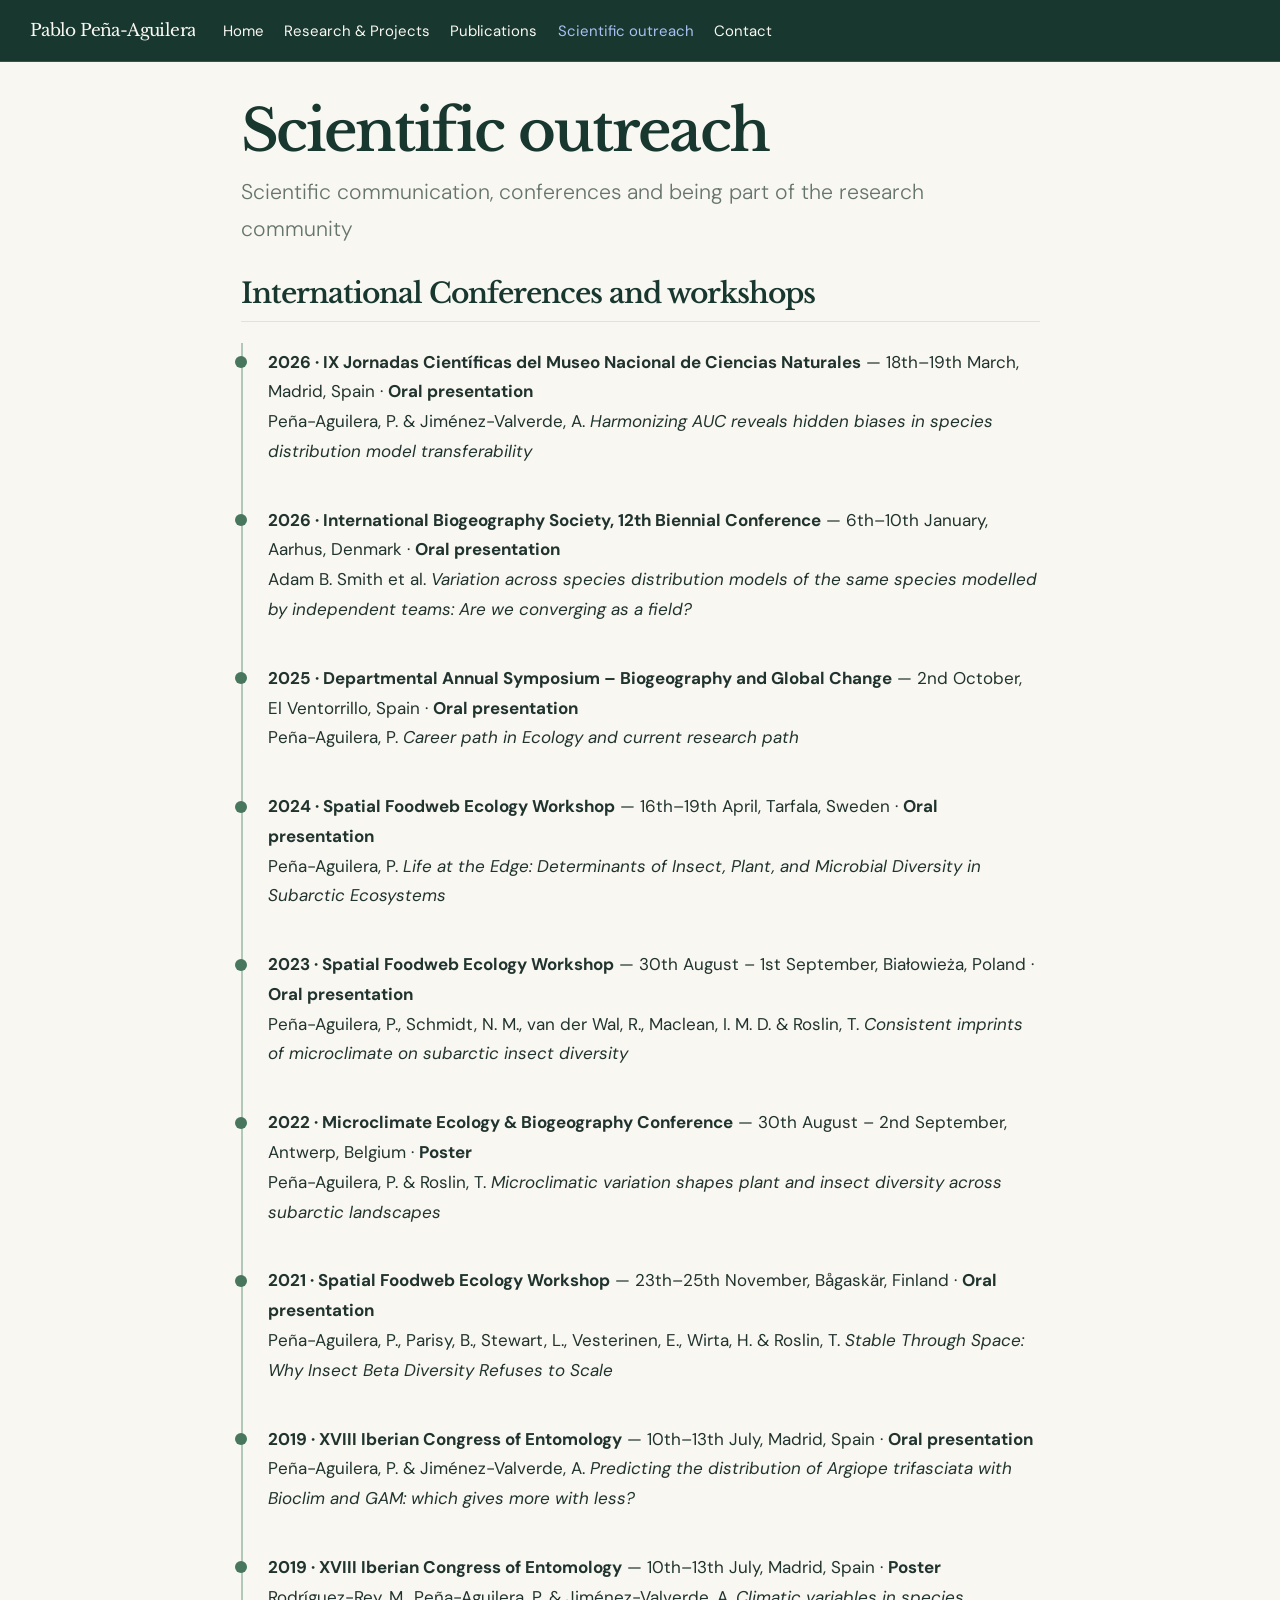
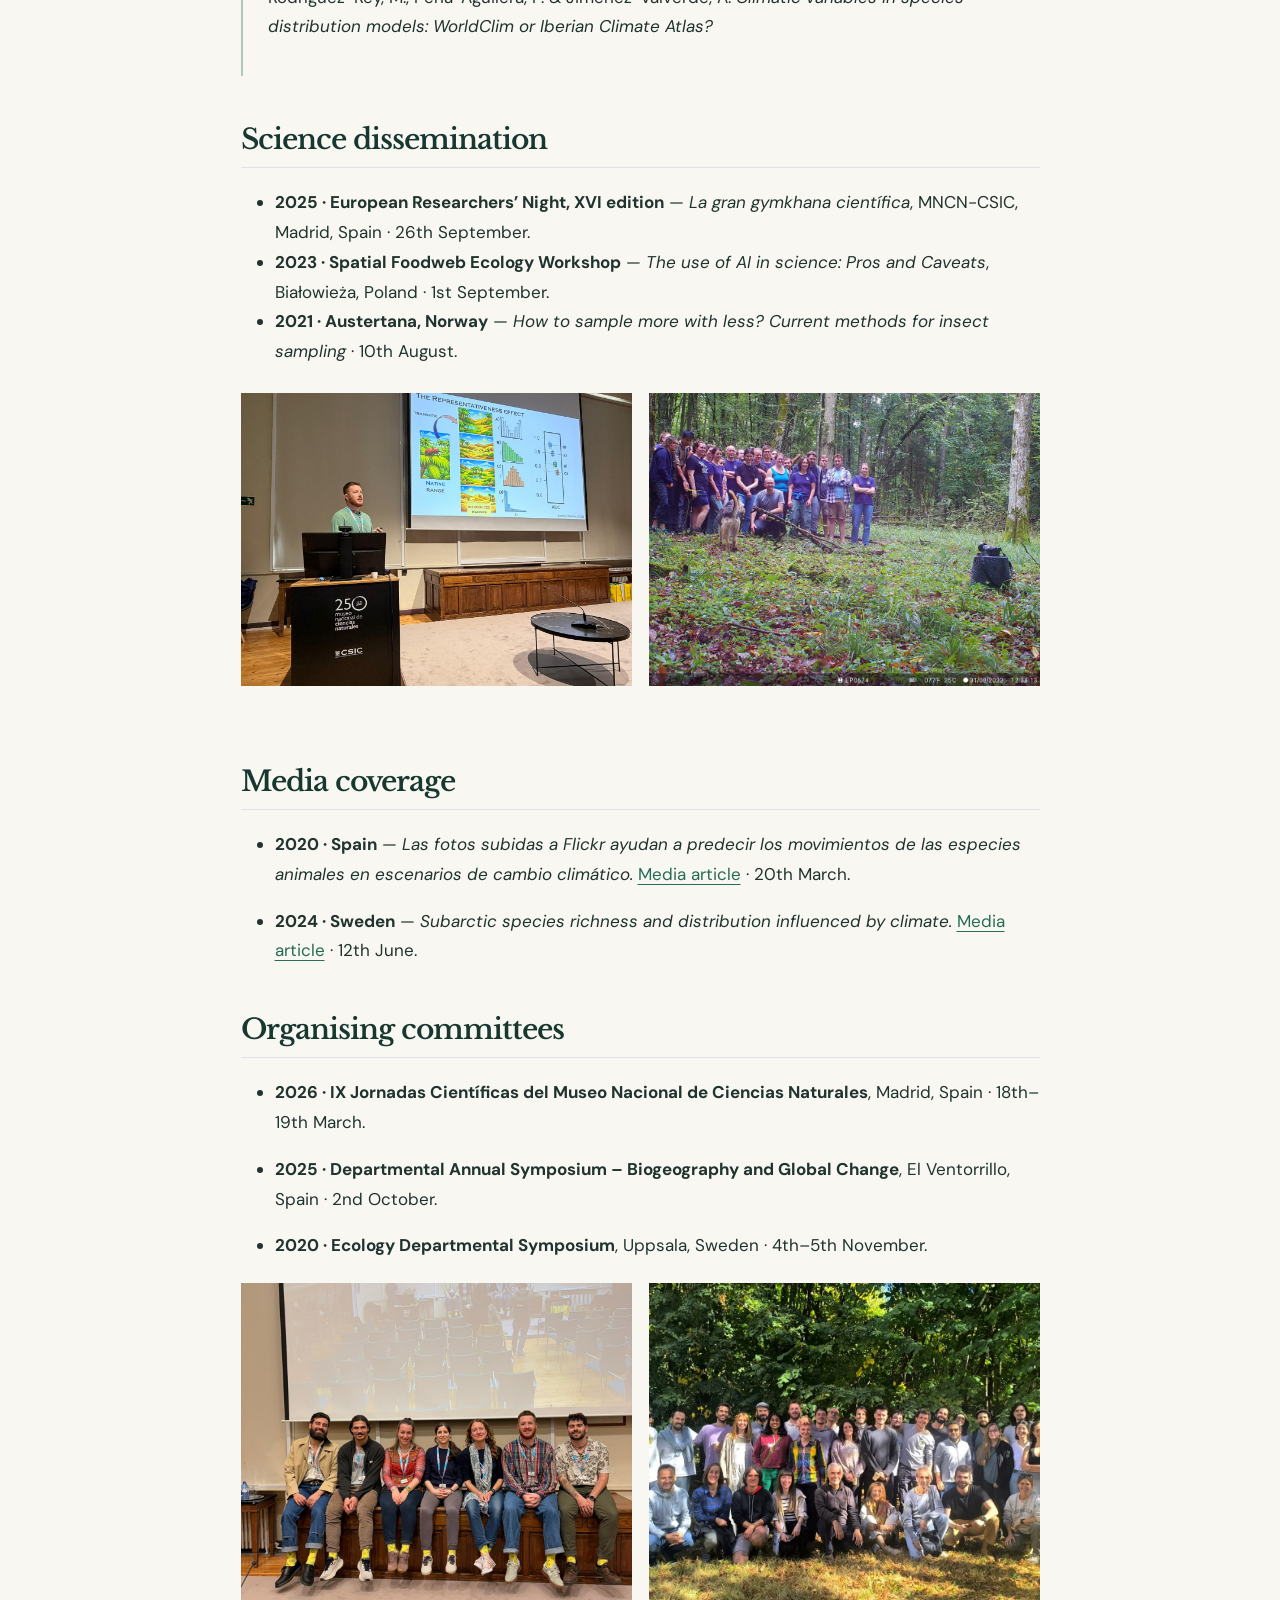
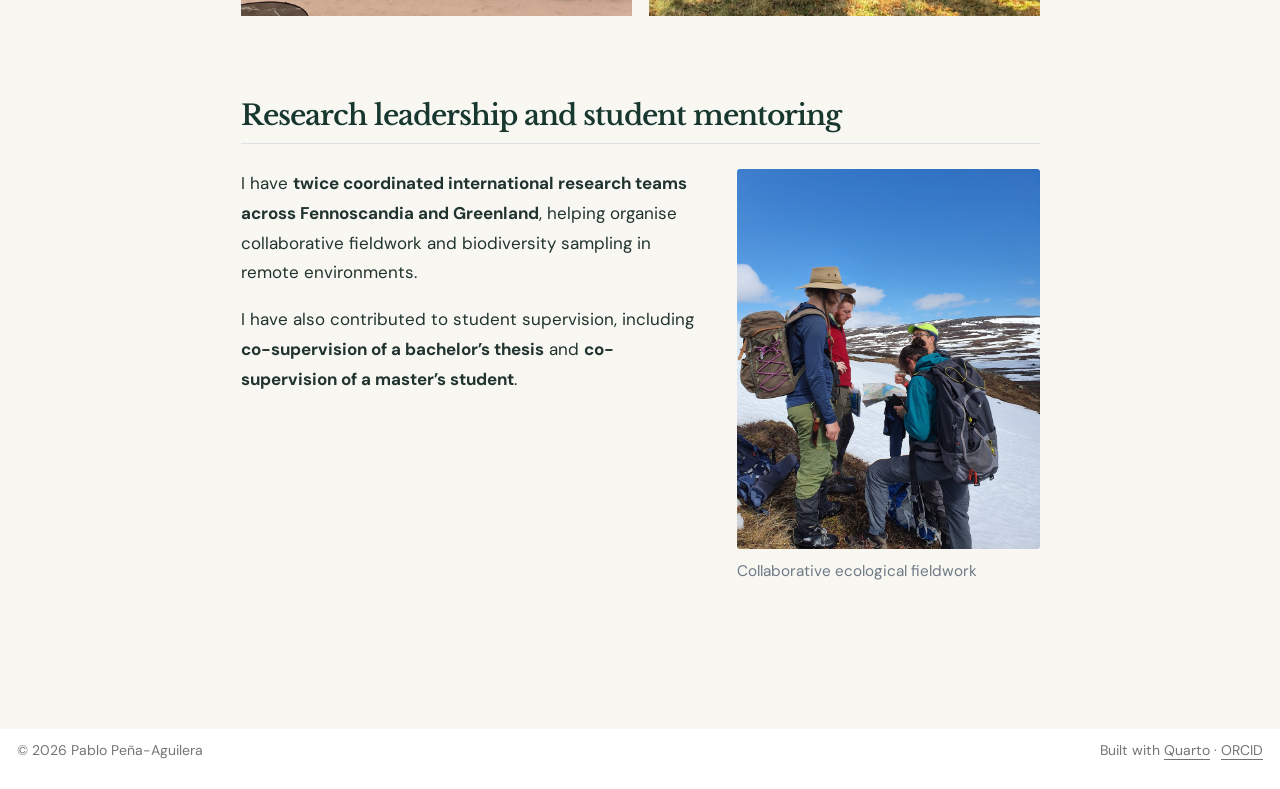
==== docs/beyond-research.html @ e3a0f522 "Initial publication of my academic website" ====
<!DOCTYPE html>
<html xmlns="http://www.w3.org/1999/xhtml" lang="en" xml:lang="en"><head>

<meta charset="utf-8">
<meta name="generator" content="quarto-1.11.9">

<meta name="viewport" content="width=device-width, initial-scale=1.0, user-scalable=yes">


<title>Scientific outreach – Pablo Peña-Aguilera</title>
<style>
/* Default styles provided by pandoc.
** See https://pandoc.org/MANUAL.html#variables-for-html for config info.
*/
span.smallcaps{font-variant: small-caps;}
div.columns{display: flex; gap: 1.5em;}
div.column{flex: auto;}
@media screen {
div.columns{gap: min(4vw, 1.5em);}
div.column{overflow-x: auto;}
}
div.hanging-indent{margin-left: 1.5em; text-indent: -1.5em;}
ul.task-list{list-style: none;}
ul.task-list li input[type="checkbox"] {
  width: 0.8em;
  margin: 0 0.8em 0.2em -1em; /* quarto-specific, see https://github.com/quarto-dev/quarto-cli/issues/4556 */ 
  vertical-align: middle;
}
</style>


<script src="site_libs/quarto-nav/quarto-nav.js"></script>
<script src="site_libs/quarto-nav/headroom.min.js"></script>
<script src="site_libs/clipboard/clipboard.min.js"></script>
<script src="site_libs/quarto-search/autocomplete.umd.js"></script>
<script src="site_libs/quarto-search/fuse.min.js"></script>
<script src="site_libs/quarto-search/quarto-search.js"></script>
<meta name="quarto:offset" content="./">
<script src="site_libs/quarto-html/quarto.js" type="module"></script>
<script src="site_libs/quarto-html/tabsets/tabsets.js" type="module"></script>
<script src="site_libs/quarto-html/scrollable-regions/scrollable-regions.js" type="module"></script>
<script src="site_libs/quarto-html/popper.min.js"></script>
<script src="site_libs/quarto-html/tippy.umd.min.js"></script>
<link href="site_libs/quarto-html/tippy.css" rel="stylesheet">
<link href="site_libs/quarto-html/quarto-syntax-highlighting-63b5708e65d6cd79cd7618c58d0c21e7.css" rel="stylesheet" id="quarto-text-highlighting-styles">
<script src="site_libs/bootstrap/bootstrap.min.js"></script>
<link href="site_libs/bootstrap/bootstrap-icons.css" rel="stylesheet">
<link href="site_libs/bootstrap/bootstrap-ce9b90e94c4dd95e0b97d9dbe82e9ad4.min.css" rel="stylesheet" append-hash="true" id="quarto-bootstrap" data-mode="light">
<script id="quarto-search-options" type="application/json">{
  "location": "navbar",
  "copy-button": false,
  "collapse-after": 3,
  "panel-placement": "end",
  "type": "overlay",
  "limit": 50,
  "keyboard-shortcut": [
    "f",
    "/",
    "s"
  ],
  "show-item-context": false,
  "language": {
    "search-no-results-text": "No results",
    "search-matching-documents-text": "matching documents",
    "search-copy-link-title": "Copy link to search",
    "search-hide-matches-text": "Hide additional matches",
    "search-more-match-text": "more match in this document",
    "search-more-matches-text": "more matches in this document",
    "search-clear-button-title": "Clear",
    "search-text-placeholder": "",
    "search-detached-cancel-button-title": "Cancel",
    "search-submit-button-title": "Submit",
    "search-label": "Search"
  }
}</script>
<style>html{ scroll-behavior: smooth; }</style>


<link rel="stylesheet" href="style.css">
</head>

<body class="nav-fixed fullcontent quarto-light"><a id="quarto-skip-link" class="visually-hidden-focusable" href="#quarto-document-content">Skip to main content</a>

<div id="quarto-search-results"></div>
  <header id="quarto-header" class="headroom fixed-top">
    <nav class="navbar navbar-expand-lg " data-bs-theme="dark" aria-label="Site">
      <div class="navbar-container container-fluid">
      <div class="navbar-brand-container mx-auto">
    <a class="navbar-brand" href="./index.html">
    <span class="navbar-title">Pablo Peña-Aguilera</span>
    </a>
  </div>
          <button class="navbar-toggler" type="button" data-bs-toggle="collapse" data-bs-target="#navbarCollapse" aria-controls="navbarCollapse" aria-expanded="false" aria-label="Toggle navigation" onclick="if (window.quartoToggleHeadroom) { window.quartoToggleHeadroom(); }">
  <span class="navbar-toggler-icon"></span>
</button>
          <div class="collapse navbar-collapse" id="navbarCollapse">
            <ul class="navbar-nav navbar-nav-scroll me-auto">
  <li class="nav-item">
    <a class="nav-link" href="./index.html"> 
<span class="menu-text">Home</span></a>
  </li>  
  <li class="nav-item">
    <a class="nav-link" href="./research.html"> 
<span class="menu-text">Research &amp; Projects</span></a>
  </li>  
  <li class="nav-item">
    <a class="nav-link" href="./publications.html"> 
<span class="menu-text">Publications</span></a>
  </li>  
  <li class="nav-item">
    <a class="nav-link active" href="./beyond-research.html" aria-current="page"> 
<span class="menu-text">Scientific outreach</span></a>
  </li>  
  <li class="nav-item">
    <a class="nav-link" href="./contact.html"> 
<span class="menu-text">Contact</span></a>
  </li>  
</ul>
          </div> <!-- /navcollapse -->
            <div class="quarto-navbar-tools">
</div>
            <div id="quarto-search" class="" title="Search"></div>
      </div> <!-- /container-fluid -->
    </nav>
</header>
<!-- content -->
<div id="quarto-content" class="quarto-container page-columns page-rows-contents page-layout-article page-navbar">
<!-- sidebar -->
<!-- margin-sidebar -->
    
<!-- main -->
<main class="content" id="quarto-document-content" tabindex="-1">

<header id="title-block-header" class="quarto-title-block default">
<div class="quarto-title">
<h1 class="title">Scientific outreach</h1>
<p class="subtitle lead">Scientific communication, conferences and being part of the research community</p>
</div>



<div class="quarto-title-meta">

    
  
    
  </div>
  


</header>


<!--
PAGE LAYOUT GUIDE
- Conferences and Media coverage: full-width text, no columns.
- Science dissemination and Organising committees: full-width text, followed by
  a horizontally scrollable photo gallery with a visible scrollbar.
- Research leadership and student mentoring: text left, photograph right.

TO ADD A PHOTO TO A CAROUSEL
Copy an image into the images/ folder, then duplicate a <figure> block
block inside the relevant .outreach-carousel-track below and change its filename
and alt text. Swipe, scroll or drag the horizontal scrollbar to browse.
The gallery appearance is controlled by section 10 of style.css.
-->
<section id="international-conferences-and-workshops" class="level2">
<h2 data-anchor-id="international-conferences-and-workshops">International Conferences and workshops</h2>
<div class="timeline">
<div class="timeline-entry">
<p><strong>2026 · IX Jornadas Científicas del Museo Nacional de Ciencias Naturales</strong> — 18th–19th March, Madrid, Spain · <strong>Oral presentation</strong><br>
Peña-Aguilera, P. &amp; Jiménez-Valverde, A. <em>Harmonizing AUC reveals hidden biases in species distribution model transferability</em></p>
</div>
<div class="timeline-entry">
<p><strong>2026 · International Biogeography Society, 12th Biennial Conference</strong> — 6th–10th January, Aarhus, Denmark · <strong>Oral presentation</strong><br>
Adam B. Smith et al.&nbsp;<em>Variation across species distribution models of the same species modelled by independent teams: Are we converging as a field?</em></p>
</div>
<div class="timeline-entry">
<p><strong>2025 · Departmental Annual Symposium – Biogeography and Global Change</strong> — 2nd October, El Ventorrillo, Spain · <strong>Oral presentation</strong><br>
Peña-Aguilera, P. <em>Career path in Ecology and current research path</em></p>
</div>
<div class="timeline-entry">
<p><strong>2024 · Spatial Foodweb Ecology Workshop</strong> — 16th–19th April, Tarfala, Sweden · <strong>Oral presentation</strong><br>
Peña-Aguilera, P. <em>Life at the Edge: Determinants of Insect, Plant, and Microbial Diversity in Subarctic Ecosystems</em></p>
</div>
<div class="timeline-entry">
<p><strong>2023 · Spatial Foodweb Ecology Workshop</strong> — 30th August – 1st September, Białowieża, Poland · <strong>Oral presentation</strong><br>
Peña-Aguilera, P., Schmidt, N. M., van der Wal, R., Maclean, I. M. D. &amp; Roslin, T. <em>Consistent imprints of microclimate on subarctic insect diversity</em></p>
</div>
<div class="timeline-entry">
<p><strong>2022 · Microclimate Ecology &amp; Biogeography Conference</strong> — 30th August – 2nd September, Antwerp, Belgium · <strong>Poster</strong><br>
Peña-Aguilera, P. &amp; Roslin, T. <em>Microclimatic variation shapes plant and insect diversity across subarctic landscapes</em></p>
</div>
<div class="timeline-entry">
<p><strong>2021 · Spatial Foodweb Ecology Workshop</strong> — 23th–25th November, Bågaskär, Finland · <strong>Oral presentation</strong><br>
Peña-Aguilera, P., Parisy, B., Stewart, L., Vesterinen, E., Wirta, H. &amp; Roslin, T. <em>Stable Through Space: Why Insect Beta Diversity Refuses to Scale</em></p>
</div>
<div class="timeline-entry">
<p><strong>2019 · XVIII Iberian Congress of Entomology</strong> — 10th–13th July, Madrid, Spain · <strong>Oral presentation</strong><br>
Peña-Aguilera, P. &amp; Jiménez-Valverde, A. <em>Predicting the distribution of Argiope trifasciata with Bioclim and GAM: which gives more with less?</em></p>
</div>
<div class="timeline-entry">
<p><strong>2019 · XVIII Iberian Congress of Entomology</strong> — 10th–13th July, Madrid, Spain · <strong>Poster</strong><br>
Rodríguez-Rey, M., Peña-Aguilera, P. &amp; Jiménez-Valverde, A. <em>Climatic variables in species distribution models: WorldClim or Iberian Climate Atlas?</em></p>
</div>
</div>
</section>
<section id="science-dissemination" class="level2">
<h2 data-anchor-id="science-dissemination">Science dissemination</h2>
<ul>
<li><strong>2025 · European Researchers’ Night, XVI edition</strong> — <em>La gran gymkhana científica</em>, MNCN-CSIC, Madrid, Spain · 26th September.</li>
<li><strong>2023 · Spatial Foodweb Ecology Workshop</strong> — <em>The use of AI in science: Pros and Caveats</em>, Białowieża, Poland · 1st September.</li>
<li><strong>2021 · Austertana, Norway</strong> — <em>How to sample more with less? Current methods for insect sampling</em> · 10th August.</li>
</ul>
<!-- Six user-supplied outreach photographs are shown below. -->
<div class="outreach-carousel" aria-label="Science dissemination photo gallery">
<div class="outreach-carousel-track" tabindex="0" role="region" aria-label="Photo gallery; use the horizontal scrollbar or swipe sideways">
<figure class="outreach-carousel-slide figure">
<img src="images/5.ScienceDissemination5.jpg" alt="Scientific outreach activity photograph" loading="lazy" class="figure-img">
</figure>
<figure class="outreach-carousel-slide figure">
<img src="images/5.ScienceDissemination2.jpg" alt="Scientific outreach activity photograph" loading="lazy" class="figure-img">
</figure>
<figure class="outreach-carousel-slide figure">
<img src="images/5.ScienceDissemination4.jpg" alt="Scientific outreach activity photograph" loading="lazy" class="figure-img">
</figure>
<figure class="outreach-carousel-slide figure">
<img src="images/5.ScienceDissemination1.jpg" alt="Scientific outreach activity photograph" loading="lazy" class="figure-img">
</figure>
<figure class="outreach-carousel-slide figure">
<img src="images/5.ScienceDissemination3.jpg" alt="Scientific outreach activity photograph" loading="lazy" class="figure-img">
</figure>
<figure class="outreach-carousel-slide figure">
<img src="images/5.ScienceDissemination6.jpg" alt="Scientific outreach activity photograph" loading="lazy" class="figure-img">
</figure>
</div>
</div>
</section>
<section id="media-coverage" class="level2">
<h2 data-anchor-id="media-coverage">Media coverage</h2>
<ul>
<li><p><strong>2020 · Spain</strong> — <em>Las fotos subidas a Flickr ayudan a predecir los movimientos de las especies animales en escenarios de cambio climático.</em> <a href="https://tinyurl.com/r9xfdyd">Media article</a> · 20th March.</p></li>
<li><p><strong>2024 · Sweden</strong> — <em>Subarctic species richness and distribution influenced by climate.</em> <a href="https://www.slu.se/en/news/2024/06/subarctic-species-richness-and-distribution-influenced-by-climate/">Media article</a> · 12th June.</p></li>
</ul>
</section>
<section id="organising-committees" class="level2">
<h2 data-anchor-id="organising-committees">Organising committees</h2>
<ul>
<li><p><strong>2026 · IX Jornadas Científicas del Museo Nacional de Ciencias Naturales</strong>, Madrid, Spain · 18th–19th March.</p></li>
<li><p><strong>2025 · Departmental Annual Symposium – Biogeography and Global Change</strong>, El Ventorrillo, Spain · 2nd October.</p></li>
<li><p><strong>2020 · Ecology Departmental Symposium</strong>, Uppsala, Sweden · 4th–5th November.</p></li>
</ul>
<!-- Four user-supplied organising-committee photographs are shown below. -->
<div class="outreach-carousel" aria-label="Organising committees photo gallery">
<div class="outreach-carousel-track" tabindex="0" role="region" aria-label="Photo gallery; use the horizontal scrollbar or swipe sideways">
<figure class="outreach-carousel-slide figure">
<img src="images/5.OrganizingCommitees1.jpg" alt="Departmental symposium, organising committee photograph" loading="lazy" class="figure-img">
</figure>
<figure class="outreach-carousel-slide figure">
<img src="images/5.OrganizingCommitees2.jpg" alt="Departmental symposium, additional organising committee photograph" loading="lazy" class="figure-img">
</figure>
<figure class="outreach-carousel-slide figure">
<img src="images/5.OrganizingCommitees3.jpg" alt="Scientific meeting and organising activity" loading="lazy" class="figure-img">
</figure>
<figure class="outreach-carousel-slide figure">
<img src="images/5.OrganizingCommitees4.jpg" alt="Departmental symposium, organising committee photograph" loading="lazy" class="figure-img">
</figure>
</div>
</div>
</section>
<section id="research-leadership-and-student-mentoring" class="level2">
<h2 data-anchor-id="research-leadership-and-student-mentoring">Research leadership and student mentoring</h2>
<div class="outreach-feature">
<div class="outreach-copy">
<p>I have <strong>twice coordinated international research teams across Fennoscandia and Greenland</strong>, helping organise collaborative fieldwork and biodiversity sampling in remote environments.</p>
<p>I have also contributed to student supervision, including <strong>co-supervision of a bachelor’s thesis</strong> and <strong>co-supervision of a master’s student</strong>.</p>
</div>
<div class="outreach-gallery">
<!-- Photo to the right of the leadership and mentoring text. -->
<div class="quarto-figure quarto-figure-center">
<figure class="figure">
<p><img src="images/5.Research_leadership.jpg" class="img-fluid figure-img"></p>
<figcaption>Collaborative ecological fieldwork</figcaption>
</figure>
</div>
</div>
</div>


</section>

</main> <!-- /main -->
<script id="quarto-html-after-body" type="application/javascript">
  window.document.addEventListener("DOMContentLoaded", function (event) {
    const isCodeAnnotation = (el) => {
      for (const clz of el.classList) {
        if (clz.startsWith('code-annotation-')) {                     
          return true;
        }
      }
      return false;
    }
    const onCopySuccess = function(e) {
      // button target
      const button = e.trigger;
      // don't keep focus
      button.blur();
      // flash "checked"
      button.classList.add('code-copy-button-checked');
      var currentTitle = button.getAttribute("title");
      button.setAttribute("title", "Copied!");
      let tooltip;
      if (window.bootstrap) {
        button.setAttribute("data-bs-toggle", "tooltip");
        button.setAttribute("data-bs-placement", "left");
        button.setAttribute("data-bs-title", "Copied!");
        tooltip = new bootstrap.Tooltip(button, 
          { trigger: "manual", 
            customClass: "code-copy-button-tooltip",
            offset: [0, -8]});
        tooltip.show();    
      }
      setTimeout(function() {
        if (tooltip) {
          tooltip.hide();
          button.removeAttribute("data-bs-title");
          button.removeAttribute("data-bs-toggle");
          button.removeAttribute("data-bs-placement");
        }
        button.setAttribute("title", currentTitle);
        button.classList.remove('code-copy-button-checked');
      }, 1000);
      // clear code selection
      e.clearSelection();
    }
    const getTextToCopy = function(trigger) {
      const outerScaffold = trigger.parentElement.cloneNode(true);
      const codeEl = outerScaffold.querySelector('code');
      for (const childEl of codeEl.children) {
        if (isCodeAnnotation(childEl)) {
          childEl.remove();
        }
      }
      return codeEl.innerText;
    }
    const clipboard = new window.ClipboardJS('.code-copy-button:not([data-in-quarto-modal])', {
      text: getTextToCopy
    });
    clipboard.on('success', onCopySuccess);
    if (window.document.getElementById('quarto-embedded-source-code-modal')) {
      const clipboardModal = new window.ClipboardJS('.code-copy-button[data-in-quarto-modal]', {
        text: getTextToCopy,
        container: window.document.getElementById('quarto-embedded-source-code-modal')
      });
      clipboardModal.on('success', onCopySuccess);
    }
      var localhostRegex = new RegExp(/^(?:http|https):\/\/localhost\:?[0-9]*\//);
      var mailtoRegex = new RegExp(/^mailto:/);
        var filterRegex = new RegExp("https:\/\/pablodlpa\.github\.io\/");
      const newWindowLabel = "(opens in a new tab)";
      const newWindowNoteId = "quarto-ext-newwindow-label";
      // Links reference one hidden label through aria-describedby, so the
      // announcement never changes their accessible name.
      var describeNewWindow = (link) => {
        if (!window.document.getElementById(newWindowNoteId)) {
          var newWindowNote = window.document.createElement("span");
          newWindowNote.id = newWindowNoteId;
          newWindowNote.hidden = true;
          newWindowNote.textContent = newWindowLabel;
          window.document.body.appendChild(newWindowNote);
        }
        var describedBy = (link.getAttribute("aria-describedby") || "").split(/\s+/).filter(Boolean);
        if (!describedBy.includes(newWindowNoteId)) {
          describedBy.push(newWindowNoteId);
          link.setAttribute("aria-describedby", describedBy.join(" "));
        }
      }
      var isInternal = (href) => {
          return filterRegex.test(href) || localhostRegex.test(href) || mailtoRegex.test(href);
      }
      // Inspect non-navigation links and adorn them if external
      window.quartoDecorateExternalLinks = function (root) {
     var links = (root || window.document).querySelectorAll('a[href]:not(.nav-link):not(.navbar-brand):not(.toc-action):not(.sidebar-link):not(.sidebar-item-toggle):not(.pagination-link):not(.no-external):not([aria-hidden]):not(.dropdown-item):not(.quarto-navigation-tool):not(.about-link)');
      for (var i=0; i<links.length; i++) {
        const link = links[i];
        if (!isInternal(link.href)) {
          // undo the damage that might have been done by quarto-nav.js in the case of
          // links that we want to consider external
          if (link.dataset.originalHref !== undefined) {
            link.href = link.dataset.originalHref;
          }
            // target, if specified
            link.setAttribute("target", "_blank");
            if (link.getAttribute("rel") === null) {
              link.setAttribute("rel", "noopener");
            }
            describeNewWindow(link);
          if (!link.classList.contains('no-external-icon')) {
          }
        }
      }
      };
      window.quartoDecorateExternalLinks(window.document);
    // Esc closes the popup (WCAG 1.4.13) and focus leaving both trigger and
    // popup closes it (WCAG 2.4.11); tippy handles neither for interactive popups.
    const hideOnEscAndFocusOut = {
      name: 'hideOnEscAndFocusOut',
      defaultValue: true,
      fn(instance) {
        const dismiss = () => {
          // A show scheduled by the trigger delay would otherwise reopen it
          instance.clearDelayTimeouts();
          instance.hide();
        };
        const onKeyDown = (event) => {
          if (event.key !== 'Escape') {
            return;
          }
          // Keep Esc from also reaching page handlers (e.g. reveal.js overview),
          // except an open reveal.js slide menu, which Esc should close too.
          // The menu handles keys only when its keyboard option is on.
          const menuHandlesEsc = window.Reveal?.getPlugin?.('menu')?.isOpen() &&
            window.Reveal.getConfig().menu?.keyboard !== false;
          if (!menuHandlesEsc) {
            event.stopPropagation();
          }
          if (instance.popper.contains(window.document.activeElement)) {
            // Disabled while refocusing so the focus trigger does not reopen it
            instance.disable();
            instance.reference.focus();
            instance.enable();
          }
          dismiss();
        };
        const onFocusOut = (event) => {
          const target = event.relatedTarget;
          if (target && !instance.reference.contains(target) &&
              !instance.popper.contains(target)) {
            dismiss();
          }
        };
        // On the trigger too: a click trigger (code-annotations: select) has no
        // blur handling. Attached for the instance's lifetime so leaving the
        // trigger also cancels a show still pending on the trigger delay.
        instance.reference.addEventListener('focusout', onFocusOut);
        return {
          onShow() {
            window.document.addEventListener('keydown', onKeyDown, true);
            instance.popper.addEventListener('focusout', onFocusOut);
          },
          onHide() {
            window.document.removeEventListener('keydown', onKeyDown, true);
            instance.popper.removeEventListener('focusout', onFocusOut);
          },
          onDestroy() {
            instance.reference.removeEventListener('focusout', onFocusOut);
          },
        };
      },
    };
    function tippyHover(el, contentFn, onTriggerFn, onUntriggerFn) {
      const config = {
        allowHTML: true,
        maxWidth: 500,
        delay: 100,
        arrow: false,
        appendTo: function(el) {
            return el.parentElement;
        },
        interactive: true,
        interactiveBorder: 10,
        theme: 'quarto',
        placement: 'bottom-start',
        plugins: [hideOnEscAndFocusOut],
      };
      if (contentFn) {
        config.content = contentFn;
      }
      if (onTriggerFn) {
        config.onTrigger = onTriggerFn;
      }
      if (onUntriggerFn) {
        config.onUntrigger = onUntriggerFn;
      }
      window.tippy(el, config); 
    }
    const noterefs = window.document.querySelectorAll('a[role="doc-noteref"]');
    for (var i=0; i<noterefs.length; i++) {
      const ref = noterefs[i];
      tippyHover(ref, function() {
        // use id or data attribute instead here
        let href = ref.getAttribute('data-footnote-href') || ref.getAttribute('href');
        try { href = new URL(href).hash; } catch {}
        const id = href.replace(/^#\/?/, "");
        const note = window.document.getElementById(id);
        if (note) {
          return note.innerHTML;
        } else {
          return "";
        }
      });
    }
    const xrefs = window.document.querySelectorAll('a.quarto-xref');
    const processXRef = (id, note) => {
      // Strip column container classes
      const stripColumnClz = (el) => {
        el.classList.remove("page-full", "page-columns");
        if (el.children) {
          for (const child of el.children) {
            stripColumnClz(child);
          }
        }
      }
      stripColumnClz(note)
      if (id === null || id.startsWith('sec-')) {
        // Special case sections, only their first couple elements
        const container = document.createElement("div");
        if (note.children && note.children.length > 2) {
          container.appendChild(note.children[0].cloneNode(true));
          for (let i = 1; i < note.children.length; i++) {
            const child = note.children[i];
            if (child.tagName === "P" && child.innerText === "") {
              continue;
            } else {
              container.appendChild(child.cloneNode(true));
              break;
            }
          }
          if (window.Quarto?.typesetMath) {
            window.Quarto.typesetMath(container);
          }
          return container.innerHTML
        } else {
          if (window.Quarto?.typesetMath) {
            window.Quarto.typesetMath(note);
          }
          return note.innerHTML;
        }
      } else {
        // Remove any anchor links if they are present
        const anchorLink = note.querySelector('a.anchorjs-link');
        if (anchorLink) {
          anchorLink.remove();
        }
        if (window.Quarto?.typesetMath) {
          window.Quarto.typesetMath(note);
        }
        if (note.classList.contains("callout")) {
          return note.outerHTML;
        } else {
          return note.innerHTML;
        }
      }
    }
    for (var i=0; i<xrefs.length; i++) {
      const xref = xrefs[i];
      tippyHover(xref, undefined, function(instance) {
        instance.disable();
        let url = xref.getAttribute('href');
        let hash = undefined; 
        if (url.startsWith('#')) {
          hash = url;
        } else {
          try { hash = new URL(url).hash; } catch {}
        }
        if (hash) {
          const id = hash.replace(/^#\/?/, "");
          const note = window.document.getElementById(id);
          if (note !== null) {
            try {
              const html = processXRef(id, note.cloneNode(true));
              instance.setContent(html);
            } finally {
              instance.enable();
              instance.show();
            }
          } else {
            // See if we can fetch this
            fetch(url.split('#')[0])
            .then(res => res.text())
            .then(html => {
              const parser = new DOMParser();
              const htmlDoc = parser.parseFromString(html, "text/html");
              const note = htmlDoc.getElementById(id);
              if (note !== null) {
                const html = processXRef(id, note);
                instance.setContent(html);
              } 
            }).finally(() => {
              instance.enable();
              instance.show();
            });
          }
        } else {
          // See if we can fetch a full url (with no hash to target)
          // This is a special case and we should probably do some content thinning / targeting
          fetch(url)
          .then(res => res.text())
          .then(html => {
            const parser = new DOMParser();
            const htmlDoc = parser.parseFromString(html, "text/html");
            const note = htmlDoc.querySelector('main.content');
            if (note !== null) {
              // This should only happen for chapter cross references
              // (since there is no id in the URL)
              // remove the first header
              if (note.children.length > 0 && note.children[0].tagName === "HEADER") {
                note.children[0].remove();
              }
              const html = processXRef(null, note);
              instance.setContent(html);
            } 
          }).finally(() => {
            instance.enable();
            instance.show();
          });
        }
      }, function(instance) {
      });
    }
        let selectedAnnoteEl;
        const selectorForAnnotation = ( cell, annotation) => {
          let cellAttr = 'data-code-cell="' + cell + '"';
          let lineAttr = 'data-code-annotation="' +  annotation + '"';
          const selector = 'span[' + cellAttr + '][' + lineAttr + ']';
          return selector;
        }
        const selectCodeLines = (annoteEl) => {
          const doc = window.document;
          const targetCell = annoteEl.getAttribute("data-target-cell");
          const targetAnnotation = annoteEl.getAttribute("data-target-annotation");
          const annoteSpan = window.document.querySelector(selectorForAnnotation(targetCell, targetAnnotation));
          const lines = annoteSpan.getAttribute("data-code-lines").split(",");
          const lineIds = lines.map((line) => {
            return targetCell + "-" + line;
          })
          // Each band is positioned against its own containing block, which is
          // not the offsetParent of the lines, so place it from client rects.
          const placeBand = (band, firstEl, lastEl, codeBlock) => {
            const container = band.offsetParent;
            if (container === null) {
              return;
            }
            const containerRect = container.getBoundingClientRect();
            // Reveal.js scales slides with a transform, so convert client
            // pixels back to the CSS pixels of the container.
            const scale = containerRect.height / container.offsetHeight || 1;
            const firstRect = firstEl.getBoundingClientRect();
            const lastRect = lastEl.getBoundingClientRect();
            const top = (firstRect.top - containerRect.top) / scale - container.clientTop + container.scrollTop;
            const height = (lastRect.bottom - firstRect.top) / scale;
            band.style.top = top - 2 + "px";
            band.style.height = height + 4 + "px";
            if (codeBlock) {
              // Without the copy button wrapper, the containing block is wider
              // than the code block, so span the code block explicitly.
              const blockRect = codeBlock.getBoundingClientRect();
              band.style.left = (blockRect.left - containerRect.left) / scale - container.clientLeft + container.scrollLeft + "px";
              band.style.width = blockRect.width / scale + "px";
            }
          };
          if (lineIds.length > 0) {
            const el = window.document.getElementById(lineIds[0]);
            const lastEl = window.document.getElementById(lineIds[lineIds.length - 1]);
            const parent = el.parentElement.parentElement;
            // cook up a div (if necessary) and position it
            let div = window.document.getElementById("code-annotation-line-highlight");
            if (div === null) {
              div = window.document.createElement("div");
              div.setAttribute("id", "code-annotation-line-highlight");
              div.style.position = 'absolute';
              parent.appendChild(div);
            }
            placeBand(div, el, lastEl, parent.closest("div.sourceCode") || parent);
            let gutterDiv = window.document.getElementById("code-annotation-line-highlight-gutter");
            if (gutterDiv === null) {
              gutterDiv = window.document.createElement("div");
              gutterDiv.setAttribute("id", "code-annotation-line-highlight-gutter");
              gutterDiv.style.position = 'absolute';
              const codeCell = window.document.getElementById(targetCell);
              const gutter = codeCell.querySelector('.code-annotation-gutter');
              gutter.appendChild(gutterDiv);
            }
            placeBand(gutterDiv, el, lastEl);
            selectedAnnoteEl = annoteEl;
          }
        };
        const unselectCodeLines = () => {
          const elementsIds = ["code-annotation-line-highlight", "code-annotation-line-highlight-gutter"];
          elementsIds.forEach((elId) => {
            const div = window.document.getElementById(elId);
            if (div) {
              div.remove();
            }
          });
          selectedAnnoteEl = undefined;
        };
          // Handle positioning of the toggle
      window.addEventListener(
        "resize",
        throttle(() => {
          elRect = undefined;
          if (selectedAnnoteEl) {
            selectCodeLines(selectedAnnoteEl);
          }
        }, 10)
      );
      function throttle(fn, ms) {
      let throttle = false;
      let timer;
        return (...args) => {
          if(!throttle) { // first call gets through
              fn.apply(this, args);
              throttle = true;
          } else { // all the others get throttled
              if(timer) clearTimeout(timer); // cancel #2
              timer = setTimeout(() => {
                fn.apply(this, args);
                timer = throttle = false;
              }, ms);
          }
        };
      }
        // Attach click handler to the DT
        const annoteDls = window.document.querySelectorAll('dt[data-target-cell]');
        for (const annoteDlNode of annoteDls) {
          annoteDlNode.addEventListener('click', (event) => {
            const clickedEl = event.target;
            if (clickedEl !== selectedAnnoteEl) {
              unselectCodeLines();
              const activeEl = window.document.querySelector('dt[data-target-cell].code-annotation-active');
              if (activeEl) {
                activeEl.classList.remove('code-annotation-active');
              }
              selectCodeLines(clickedEl);
              clickedEl.classList.add('code-annotation-active');
            } else {
              // Unselect the line
              unselectCodeLines();
              clickedEl.classList.remove('code-annotation-active');
            }
          });
        }
    const findCites = (el) => {
      const parentEl = el.parentElement;
      if (parentEl) {
        const cites = parentEl.dataset.cites;
        if (cites) {
          return {
            el,
            cites: cites.split(' ')
          };
        } else {
          return findCites(el.parentElement)
        }
      } else {
        return undefined;
      }
    };
    var bibliorefs = window.document.querySelectorAll('a[role="doc-biblioref"]');
    for (var i=0; i<bibliorefs.length; i++) {
      const ref = bibliorefs[i];
      const citeInfo = findCites(ref);
      if (citeInfo) {
        tippyHover(citeInfo.el, function() {
          var popup = window.document.createElement('div');
          citeInfo.cites.forEach(function(cite) {
            var citeDiv = window.document.createElement('div');
            citeDiv.classList.add('hanging-indent');
            citeDiv.classList.add('csl-entry');
            var biblioDiv = window.document.getElementById('ref-' + cite);
            if (biblioDiv) {
              citeDiv.innerHTML = biblioDiv.innerHTML;
            }
            popup.appendChild(citeDiv);
          });
          return popup.innerHTML;
        });
      }
    }
  });
  </script>
  <script type="application/javascript">
  window.quartoScrollableRegionsLabels = {"code":"Scrollable code","output":"Scrollable output"};
  </script>
</div> <!-- /content -->
<footer class="footer">
  <div class="nav-footer">
    <div class="nav-footer-left">
<p>© 2026 Pablo Peña-Aguilera</p>
</div>   
    <div class="nav-footer-center">
      &nbsp;
    </div>
    <div class="nav-footer-right">
<p>Built with <a href="https://quarto.org/">Quarto</a> · <a href="https://orcid.org/0000-0002-8999-1140">ORCID</a></p>
</div>
  </div>
</footer>




<script src="site_libs/quarto-html/zenscroll-min.js"></script>
</body></html>
---- docs/style.css ----
/* ============================================================================
   PABLO PEÑA-AGUILERA — PERSONAL ACADEMIC WEBSITE
   ============================================================================

   FILE MAP — WHERE TO MAKE CHANGES
   01. Fonts and colours         → site's overall visual identity
   02. Base typography and links → text, headings, general spacing
   03. Quarto and navigation     → page titles, navbar, footer
   04. Shared page components    → buttons, cards, panels, timelines
   05. Homepage hero             → large background, name, portrait
   06. Homepage sections         → three-photo introduction and five cards
   07. Research-page layouts     → photos/diagrams above full-width text
   08. Institution logo gallery  → eight logos, responsive grid
   09. Outreach sliders          → horizontal scrolling, no arrow buttons
   10. Contact page              → details alongside portrait
   11. Responsive design         → tablets and phones

   Quarto reads this file through _quarto.yml → format: html: css: style.css
   A CSS class is written as .class-name here and {.class-name} in a .qmd file.
   Change one rule in its section instead of appending overrides at the bottom.
   ============================================================================ */

/* 01 ── FONTS AND COLOURS ──────────────────────────────────────────────────── */

/* Google Fonts require an internet connection; fallback fonts work offline. */
@import url("https://fonts.googleapis.com/css2?family=DM+Sans:wght@400;500;600;700&family=Libre+Baskerville:wght@400;700&display=swap");

:root {
  /* Shared palette: change a value here to update the whole website. */
  --forest: #17372f;        /* Headings, dark green and navbar */
  --forest-light: #275345;  /* Buttons */
  --ink: #21332e;           /* Regular text */
  --muted: #66756c;         /* Secondary text */
  --paper: #f8f7f2;         /* Page background */
  --line: #e1e6df;          /* Borders */
  --panel: #edf2eb;         /* Contact / CV panels */
  --font-body: "DM Sans", Arial, sans-serif;
  --font-heading: "Libre Baskerville", Georgia, serif;
  --content-width: 1160px;
}

/* 02 ── TYPOGRAPHY, LINKS AND GENERAL SPACING ──────────────────────────────── */

html { scroll-behavior: smooth; }

body {
  background: var(--paper);
  color: var(--ink);
  font-family: var(--font-body);
  line-height: 1.75;
}

h1, h2, h3, .navbar-brand {
  font-family: var(--font-heading);
  letter-spacing: -0.035em;
}

h1, h2, h3 {
  color: var(--forest);
  line-height: 1.3;
}

h2 {
  margin-top: 2.7rem;
  margin-bottom: 1.2rem;
}

a {
  color: #286b56;
  text-underline-offset: 4px;
}

a:hover { color: var(--forest); }

/* An uppercase label above a heading, e.g. "ABOUT MY RESEARCH". */
.eyebrow {
  display: block;
  margin-bottom: 1rem;
  color: #718c7b;
  font-size: 0.75rem;
  font-weight: 700;
  letter-spacing: 0.18em;
}

/* 03 ── QUARTO TITLES, NAVBAR AND FOOTER ───────────────────────────────────── */

.navbar { border-bottom: 1px solid rgba(255, 255, 255, 0.14); }
.navbar-brand { font-size: 1rem; }
.navbar-nav .nav-link { font-size: 0.88rem; }

.quarto-title h1 { font-size: clamp(2.2rem, 4.5vw, 3.6rem); }
.quarto-title .subtitle { color: var(--muted); }
.quarto-title-meta { display: none; }
.page-columns .content { padding-top: 1.3rem; }
.page-footer { font-size: 0.83rem; }

/* The homepage already contains its own H1 in index.qmd. */
#quarto-content:has(.portrait-hero) #title-block-header { display: none; }

/* 04 ── SHARED COMPONENTS ──────────────────────────────────────────────────── */

/* Quarto uses Bootstrap buttons; these rules customise their appearance. */
.btn {
  margin: 0.4rem 0.4rem 0.4rem 0;
  padding: 0.7rem 1.25rem;
  border-radius: 3px;
  font-size: 0.9rem;
  font-weight: 600;
}

.btn-primary { background: var(--forest-light); border-color: var(--forest-light); color: #fff; }
.btn-primary:hover { background: var(--forest); border-color: var(--forest); color: #fff; }
.btn-outline-primary { border-color: var(--forest-light); color: var(--forest-light); }
.btn-outline-light { border-color: #e8efe6; color: #fff; }

.page-container {
  max-width: var(--content-width);
  margin: 0 auto;
  padding: 4rem 1.5rem 6rem;
}

.lead-copy {
  max-width: 820px;
  margin: 1.5rem 0 3rem;
  color: #485e53;
  font-size: 1.12rem;
}

.download-panel, .contact-panel {
  margin: 1.5rem 0 2.5rem;
  padding: 2rem;
  border-left: 4px solid #48775e;
  background: var(--panel);
}

/* A vertical line with green dots for education, jobs and conferences. */
.timeline {
  border-left: 2px solid #b2c8b8;
  padding-left: 1.5rem;
}

.timeline-entry { position: relative; padding: 0.3rem 0 1rem; }
.timeline-entry::before {
  content: "";
  position: absolute;
  top: 0.8rem;
  left: -1.95rem;
  width: 12px;
  height: 12px;
  border-radius: 50%;
  background: #48775e;
}

/* 05 ── HOMEPAGE: LARGE BANNER, HEADLINE AND PORTRAIT ─────────────────────── */

/* To change the banner image, edit the image path in the background rule below. */
.hero-section.portrait-hero {
  position: relative;
  isolation: isolate;
  display: flex;
  align-items: stretch;
  box-sizing: border-box;
  overflow: hidden;
  width: 100%;
  min-height: 620px;
  padding: clamp(2rem, 4vw, 4rem);
  color: #fff;
  background:
    linear-gradient(90deg, rgba(12, 29, 25, 0.88) 0%, rgba(12, 29, 25, 0.67) 35%, rgba(12, 29, 25, 0.17) 67%, rgba(12, 29, 25, 0.04) 100%),
    url("images/1.hero-landscape.jpg") center 53% / cover;
}

/* The heading spans the banner; the paragraph and buttons stay on the left. */
.portrait-hero .hero-content {
  position: relative;
  z-index: 2;
  display: flex;
  flex-direction: column;
  align-items: flex-start;
  justify-content: space-between;
  gap: 1.8rem;
  width: 100%;
  max-width: none;
  min-width: 0;
}

.portrait-hero .hero-heading h1 {
  max-width: 100%;
  margin: 0 0 0.85rem;
  color: #fff;
  font-size: clamp(2rem, 3.1vw, 3.3rem);
  line-height: 1.15;
  letter-spacing: -0.035em;
  text-wrap: pretty;
}

.portrait-hero .eyebrow {
  margin: 0;
  color: #edf3e9;
  font-size: clamp(0.65rem, 0.85vw, 0.82rem);
  line-height: 1.6;
  letter-spacing: 0.13em;
}

.portrait-hero .hero-description { max-width: 530px; margin-top: auto; }
.portrait-hero .hero-description p {
  margin: 0;
  color: #fff;
  font-size: clamp(1rem, 1.2vw, 1.12rem);
  line-height: 1.65;
  text-shadow: 0 1px 5px #162b24;
}
.portrait-hero .hero-actions { max-width: 560px; margin-top: 0.5rem; }
.portrait-hero .hero-actions p { margin: 0; }

/* Portrait: positioned on the right, softly blended into the landscape. */
.portrait-hero .hero-portrait {
  position: absolute;
  z-index: 1;
  right: 0;
  bottom: 0;
  width: 39%;
  height: 72%;
  overflow: hidden;
  pointer-events: none;
  mask-image: radial-gradient(ellipse closest-side at center, #000 0%, #000 64%, rgba(0,0,0,0.7) 80%, transparent 100%);
  -webkit-mask-image: radial-gradient(ellipse closest-side at center, #000 0%, #000 64%, rgba(0,0,0,0.7) 80%, transparent 100%);
}

/* Quarto may add a paragraph/figure wrapper around the image. */
.portrait-hero .hero-portrait :is(p, figure, .quarto-figure, figure p) {
  width: 100%;
  height: 100%;
  margin: 0;
}

.portrait-hero .hero-portrait figcaption { display: none; }
.portrait-hero .hero-portrait img {
  display: block;
  width: 100%;
  height: 100%;
  max-width: none;
  object-fit: cover;
  object-position: center 40%;
  filter: saturate(0.82) brightness(0.94);
}

/* 06 ── HOMEPAGE: TEXT, THREE VERTICAL PHOTOS AND FIVE INTEREST CARDS ─────── */

/* The heading is OUTSIDE this grid so it uses the whole content width. */
.page-container > h2 { margin-top: 0.3rem; }

.intro-grid {
  display: grid;
  grid-template-columns: minmax(0, 1.35fr) minmax(0, 0.85fr);
  align-items: stretch;
  gap: clamp(1.5rem, 3vw, 3.5rem);
  margin: 1.5rem 0 5rem;
}

.intro-copy { min-width: 0; }
.intro-copy p:first-child { margin-top: 0; }

/* All three photo frames share the height of the neighbouring text column. */
.intro-gallery {
  display: grid;
  grid-template-rows: repeat(3, minmax(0, 1fr));
  gap: 1rem;
  min-height: 0;
  min-width: 0;
}
.intro-photo-card {
  display: flex;
  flex-direction: column;
  min-height: 0;
  margin: 0;
  overflow: hidden;
  background: #e9eee7;
}
.intro-photo-card img {
  display: block;
  width: 100%;
  height: 320px;
  min-height: 0;
  flex: 1 1 auto;
  object-fit: cover;
  object-position: center;
}
.intro-photo-card figcaption {
  flex: 0 0 auto;
  padding: 0.4rem 0.65rem;
  color: var(--muted);
  font-size: 0.79rem;
  line-height: 1.45;
  background: #e9eee7;
}

/* Six columns let the final two cards sit BETWEEN the top three. */
.interest-grid {
  display: grid;
  grid-template-columns: repeat(6, minmax(0, 1fr));
  gap: 1.2rem;
  margin: 2rem 0 3rem;
}
.interest-card {
  grid-column: span 2;
  min-width: 0;
  box-sizing: border-box;
  padding: 1.15rem;
  background: #fff;
  border: 1px solid var(--line);
  transition: transform 0.2s ease, border-color 0.2s ease;
}
.interest-card:nth-child(4) { grid-column: 2 / span 2; }
.interest-card:nth-child(5) { grid-column: 4 / span 2; }
.interest-card:hover { transform: translateY(-3px); border-color: #a8c0ab; }
.interest-card p { color: var(--muted); font-size: 0.94rem; }
/* Reduce spacing between question titles and descriptions */
.interest-card p:first-of-type {
  margin-bottom: 0.2rem;
}
.interest-card img {
  display: block;
  width: 100%;
  aspect-ratio: 4 / 3;
  object-fit: cover;
  object-position: center;
}
.interest-number { color: #7a9885; font-size: 0.78rem; letter-spacing: 0.1em; }

/* Move only the landscape community assembly downwards */
.assembly-photo {
  transform: translateY(55px);
}

/* Move only the molecular ecology photograph downwards */
.molecular-photo {
  transform: translateY(35px);
}

/* Move only the molecular ecology photograph downwards */
.prevalence-photo {
  transform: translateY(28px);
}

/* Reposition the bee within its existing image frame */
.interest-card img.molecular-photo {
  object-fit: cover;
  object-position: 50% 20%;
}


/* 07 ── RESEARCH: PHOTO ROW ABOVE FULL-WIDTH EXPLANATION ──────────────────── */
.research-section { margin: 1.4rem 0 3.5rem; }
.research-gallery { margin-bottom: 1.4rem; }
.research-gallery p { margin: 0; min-width: 0; }
.research-gallery img { display: block; width: 100%; border-radius: 3px; }

/* Diagrams/SDM maps need ALL labels visible, so never crop them. */
.research-gallery-single { max-width: 900px; margin-inline: auto; }
.research-gallery-diagram img {
  max-height: 520px;
  width: 100%;
  object-fit: contain;
  background: #fff;
}

/* Three photos maintain identical frames without squashing portrait originals. */
.research-gallery-three {
  display: grid;
  grid-template-columns: repeat(3, minmax(0, 1fr));
  gap: 1rem;
}
.research-gallery-three img {
  width: 100%;
  height: clamp(210px, 25vw, 300px);
  object-fit: cover;
}
.research-gallery-three .research-photo { margin: 0; min-width: 0; }
.research-text { width: 100%; }
.research-text p:first-child { margin-top: 0; }

/* Zoom into the third Molecular Ecology photograph */
.research-gallery-three .molecular-closeup {
  overflow: hidden;
  border-radius: 3px;
}

.research-gallery-three .molecular-closeup img {
  transform: scale(1.5);
  transform-origin: 35% 40%;
  object-position: 50% 35%;
}

/* =================================================
   NATURAL HISTORY — SPECIAL PHOTO LAYOUT
   ================================================= */

/* Two equal columns instead of three */
.research-gallery-three.natural-history-gallery {
  grid-template-columns: repeat(2, minmax(0, 1fr));
  gap: 1rem;
}

/* Second photograph spans both columns */
.natural-history-gallery .natural-history-featured {
  grid-column: 1 / -1;
}

/* Display the entire landscape photograph */
.research-gallery-three.natural-history-gallery
.natural-history-featured img {
  width: 100%;
  height: auto;
  object-fit: contain;
  transform: none;
}

/* On small screens, stack the photographs */
@media (max-width: 600px) {
  .research-gallery-three.natural-history-gallery {
    grid-template-columns: 1fr;
  }

  .natural-history-gallery .natural-history-featured {
    grid-column: 1;
  }
}

/* Natural History: show slightly more of the two bottom photographs */
.natural-history-gallery
.research-photo:not(.natural-history-featured) img {
  width: 100%;
  height: clamp(250px, 29vw, 450px);
  object-fit: cover;
  object-position: center;
}

/* 08 ── INTERNATIONAL COLLABORATORS: EIGHT COMPACT LOGOS ──────────────────── */
.collaborator-logos {
  display: grid;
  grid-template-columns: repeat(8, minmax(0, 1fr));
  align-items: center;
  gap: clamp(0.5rem, 1vw, 1rem);
  margin: 1.5rem 0 3rem;
}
.collaborator-logo { display: grid; place-items: center; min-width: 0; }
.collaborator-logo p { margin: 0; width: 100%; }
.collaborator-logo img {
  display: block;
  width: 100%;
  height: 76px;
  max-width: 150px;
  object-fit: contain;
}

/* 09 ── SCIENTIFIC OUTREACH: HORIZONTAL SCROLLBAR GALLERIES ──────────────── */
.outreach-carousel { margin: 1.3rem 0 3.5rem; }
.outreach-carousel-track {
  display: flex;
  gap: 1rem;
  overflow-x: auto;
  overflow-y: hidden;
  padding-bottom: 0.8rem; /* space for the visible scrollbar */
  scroll-snap-type: x mandatory;
  scrollbar-width: auto;
  scrollbar-color: #769c83 #e9eee7;
  overscroll-behavior-inline: contain;
}
.outreach-carousel-track::-webkit-scrollbar { height: 12px; }
.outreach-carousel-track::-webkit-scrollbar-track { background: #e9eee7; border-radius: 20px; }
.outreach-carousel-track::-webkit-scrollbar-thumb { background: #769c83; border-radius: 20px; }
.outreach-carousel-track:focus-visible { outline: 2px solid #769c83; outline-offset: 3px; }
.outreach-carousel-slide {
  flex: 0 0 calc((100% - 1rem) / 2);
  margin: 0;
  min-width: 0;
  overflow: hidden;
  scroll-snap-align: start;
  background: #f8f7f2;
}
.outreach-carousel-slide img {
  display: block;
  width: 100%;
  height: clamp(230px, 26vw, 340px);
  object-fit: cover;
}
/* Keep the leadership section as text beside its own portrait photo. */
.outreach-feature {
  display: grid;
  grid-template-columns: minmax(0, 1.5fr) minmax(0, 1fr);
  align-items: start;
  gap: 2.5rem;
  margin: 1.5rem 0 3rem;
}
.outreach-copy, .outreach-gallery { min-width: 0; }
.outreach-gallery p { margin: 0; }
.outreach-gallery img {
  display: block;
  width: 100%;
  max-height: 380px;
  object-fit: cover;
  border-radius: 3px;
}

/* ==================================================
   SCIENCE DISSEMINATION — ALL PHOTOGRAPHS
   Display complete images without cropping
   ================================================== */

.outreach-carousel[aria-label="Science dissemination photo gallery"]
.outreach-carousel-slide img {
  width: 100%;
  height: 100%;
  object-fit: contain;
  object-position: center;
  background-color: #f8f7f2;
}

/* 10 ── CONTACT: DETAILS AND PHOTO IN TWO COLUMNS ─────────────────────────── */
/* ==================================================
   CONTACT — FULL PHOTO WITH TEXT OVERLAY
   ================================================== */

/* Use the complete photograph as the contact frame */
.contact-layout {
  position: relative;
  display: block;
  width: 100%;
  aspect-ratio: 2500 / 1668;
  overflow: hidden;
  border-radius: 4px;
  margin: 1rem 0 3rem;
}

/* Photograph fills the background without cropping */
.contact-layout .contact-photo {
  position: absolute;
  inset: 0;
  z-index: 0;
}

.contact-layout .contact-photo p,
.contact-layout .contact-photo figure {
  width: 100%;
  height: 100%;
  margin: 0;
}

.contact-layout .contact-photo img {
  display: block;
  width: 100%;
  height: 100%;
  min-height: 0;
  max-height: none;
  aspect-ratio: auto;
  object-fit: contain;
  object-position: center;
  border-radius: 0;
}

/* Contact information positioned over the left side */
.contact-layout .contact-panel {
  position: absolute;
  z-index: 1;
  left: 1%;
  top: 50%;
  transform: translateY(-50%);

  width: 41%;
  margin: 0;
  padding: 1.5rem;

  background: rgba(245, 249, 244, 0.88);
  border-left: 5px solid #48775e;
  border-radius: 5px;
}

/* Keep the name aligned with the other information */
.contact-layout .contact-panel h3 {
  transform: none;
  margin-top: 0;
}

/* Adapt the layout for phones and smaller screens */
@media (max-width: 820px) {

  .contact-layout {
    display: flex;
    flex-direction: column;
    aspect-ratio: auto;
    overflow: visible;
  }

  .contact-layout .contact-panel {
    position: static;
    transform: none;
    width: 100%;
    margin-bottom: 1rem;
  }

  .contact-layout .contact-photo {
    position: static;
  }

  .contact-layout .contact-photo img {
    width: 100%;
    height: auto;
    max-height: none;
    aspect-ratio: auto;
    object-fit: contain;
  }
}

/* 11 ── RESPONSIVE BREAKPOINTS ────────────────────────────────────────────── */
/* Large desktop: the main page headings can use one line. */
@media (min-width: 1100px) {
  .portrait-hero .hero-heading h1 { white-space: nowrap; }
  .page-container > h2 { white-space: nowrap; }
}

@media (max-width: 1020px) {
  .collaborator-logos { grid-template-columns: repeat(4, minmax(0, 1fr)); }
  .intro-grid { grid-template-columns: minmax(0, 1.1fr) minmax(0, 0.9fr); }
  .portrait-hero .hero-portrait { width: 37%; }
  .portrait-hero .hero-heading h1 { font-size: clamp(2.1rem, 4.1vw, 3rem); }
}

@media (max-width: 800px) {
  .intro-grid { grid-template-columns: 1fr; }
  .intro-gallery { grid-template-columns: repeat(3, minmax(0, 1fr)); grid-template-rows: auto; }
  .intro-photo-card img { height: 210px; flex: none; }
  .interest-grid { grid-template-columns: repeat(2, minmax(0, 1fr)); }
  .interest-card, .interest-card:nth-child(4), .interest-card:nth-child(5) { grid-column: auto; }
  .interest-card:last-child { grid-column: 1 / -1; max-width: calc(50% - 0.6rem); width: 100%; justify-self: center; }
  .research-gallery-three { gap: 0.65rem; }
  .research-gallery-three img { height: 210px; }
  .contact-layout { grid-template-columns: 1fr; }
  .contact-photo img { height: auto; max-height: 470px; min-height: 0; aspect-ratio: 3 / 2; }
  .hero-section.portrait-hero { min-height: 600px; padding: 2rem; }
  .portrait-hero .hero-portrait { width: 38%; height: 60%; }
  .portrait-hero .hero-description { max-width: 62%; }
}

@media (max-width: 600px) {
  .page-container { padding: 3rem 1rem; }
  .page-container > h2 { white-space: normal; }
  .hero-section.portrait-hero {
    min-height: 0;
    flex-direction: column;
    padding: 1.6rem;
    gap: 1rem;
  }
  .portrait-hero .hero-content { width: 100%; gap: 1.1rem; }
  .portrait-hero .hero-heading h1 { font-size: clamp(1.8rem, 6vw, 2.4rem); white-space: normal; }
  .portrait-hero .hero-description { max-width: 100%; }
  .portrait-hero .hero-portrait {
    position: relative;
    align-self: flex-end;
    width: 80%;
    height: auto;
    aspect-ratio: 1.15 / 1;
  }
  .portrait-hero .hero-portrait img { position: absolute; inset: 0; }
  .intro-gallery { grid-template-columns: 1fr; }
  .intro-photo-card img { height: 250px; }
  .interest-grid { grid-template-columns: 1fr; }
  .interest-card, .interest-card:last-child { grid-column: auto; max-width: none; }
  .research-gallery-three { grid-template-columns: 1fr; }
  .research-gallery-three img { height: 250px; max-height: none; object-fit: contain; background: #f1f3ef; }
  .collaborator-logos { grid-template-columns: repeat(2, minmax(0, 1fr)); }
  .outreach-carousel-slide { flex-basis: 85%; }
  .outreach-carousel-slide img { height: 235px; }
  .outreach-feature { grid-template-columns: 1fr; gap: 1.25rem; }
}

@media (prefers-reduced-motion: reduce) {
  html { scroll-behavior: auto; }
  .interest-card { transition: none; }
}
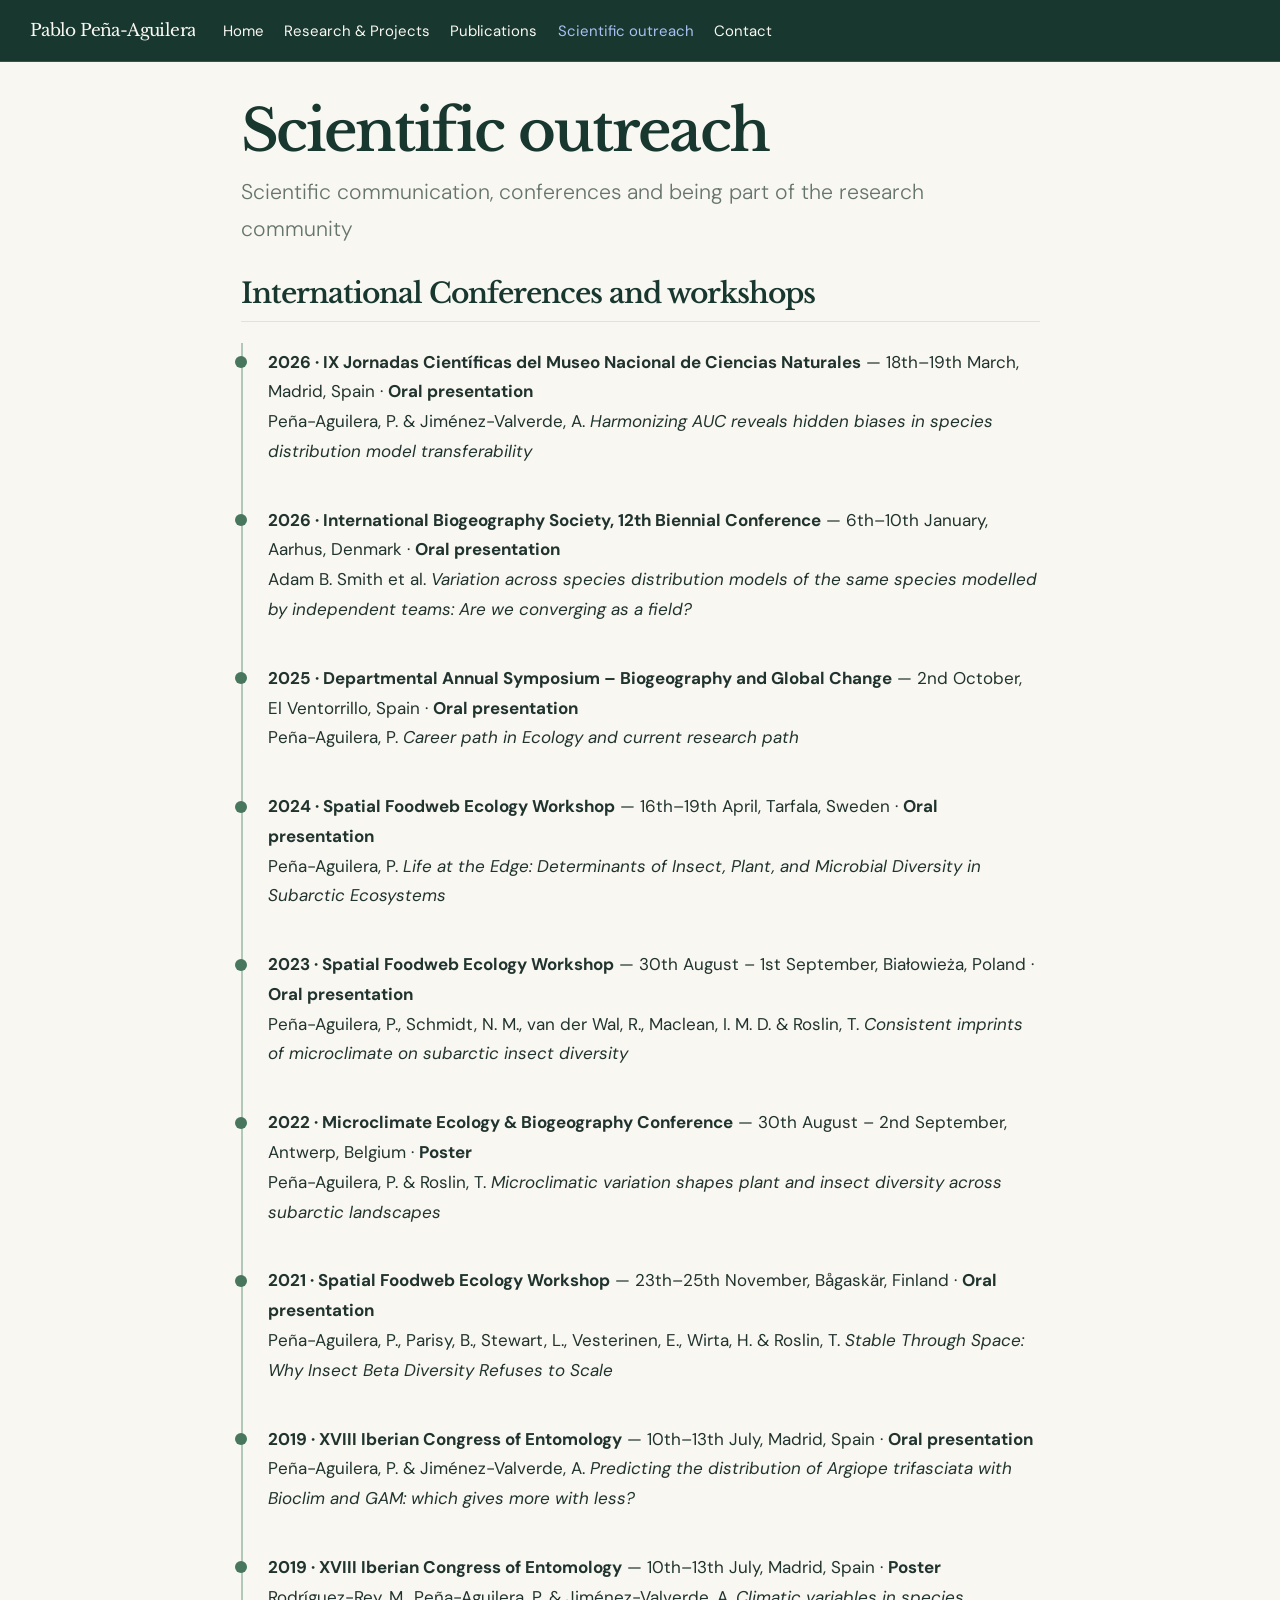
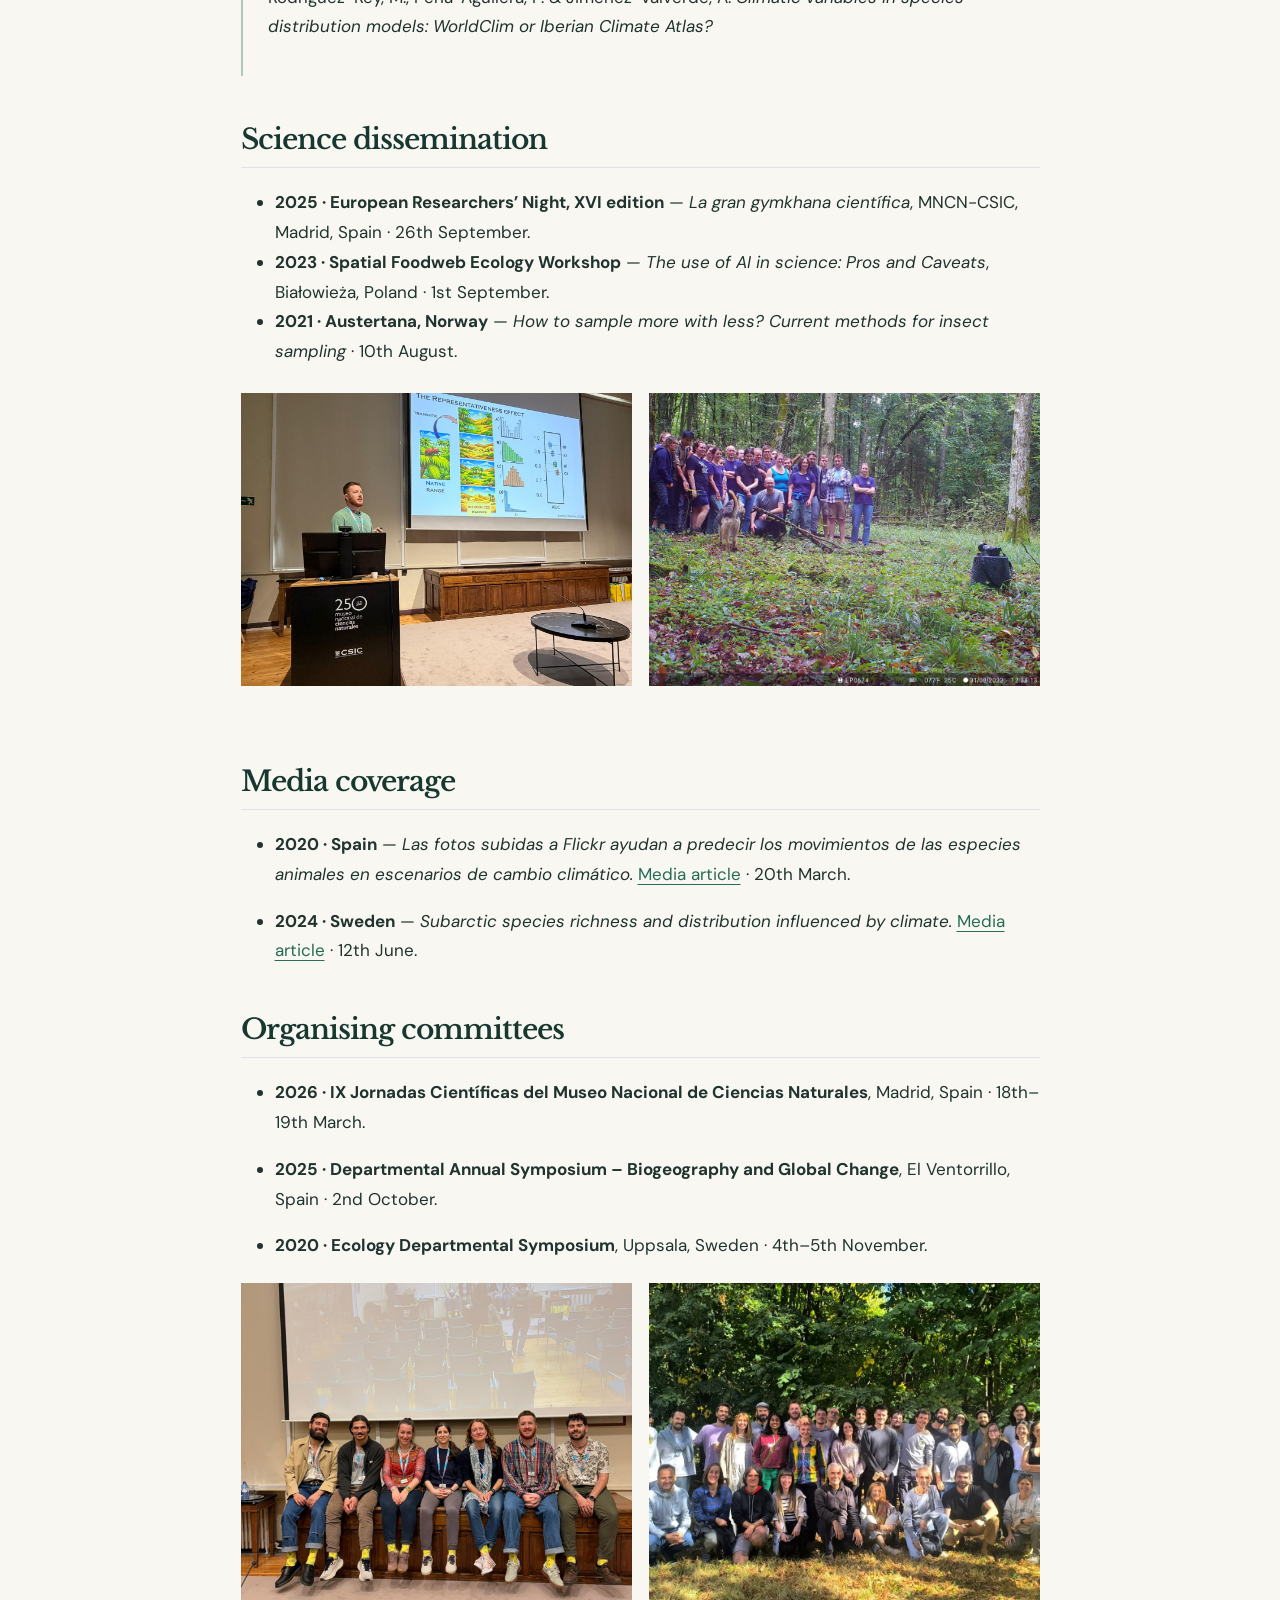
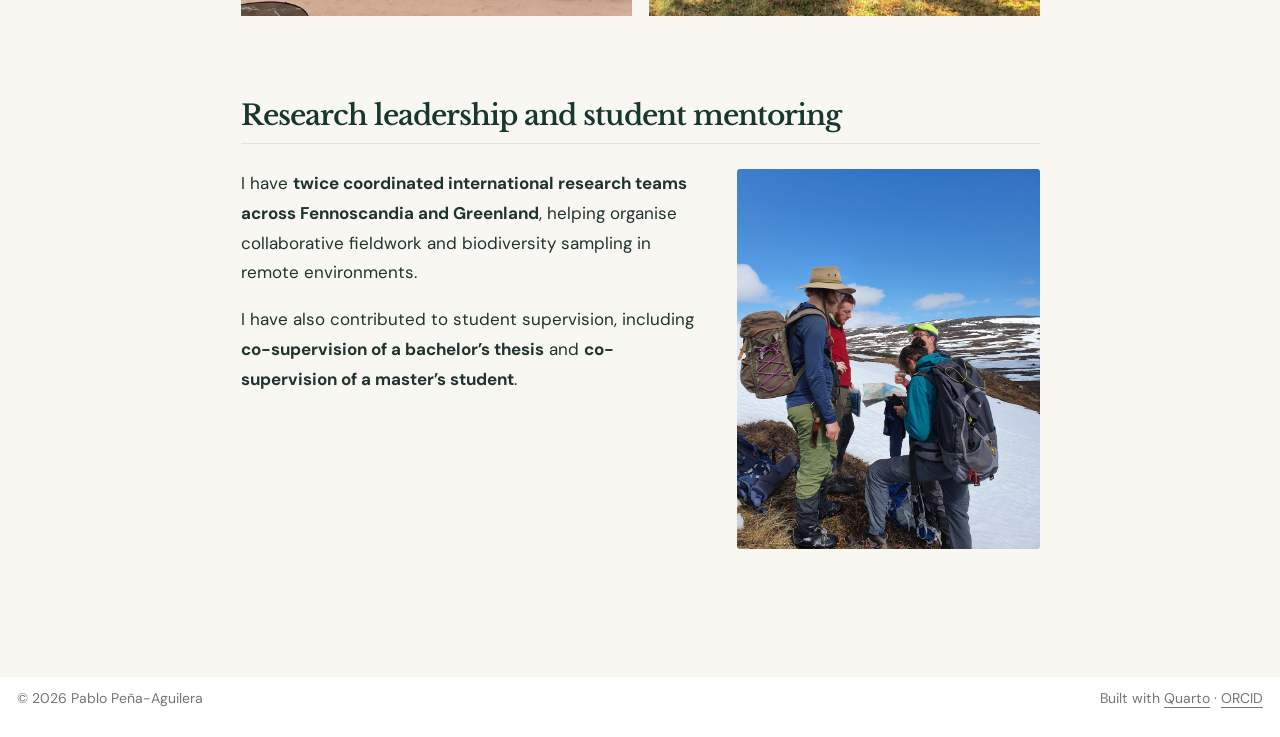
==== commit dfa2677a: "Update website" ====
--- a/docs/beyond-research.html
+++ b/docs/beyond-research.html
@@ -277,12 +277,7 @@
 </div>
 <div class="outreach-gallery">
 <!-- Photo to the right of the leadership and mentoring text. -->
-<div class="quarto-figure quarto-figure-center">
-<figure class="figure">
-<p><img src="images/5.Research_leadership.jpg" class="img-fluid figure-img"></p>
-<figcaption>Collaborative ecological fieldwork</figcaption>
-</figure>
-</div>
+<p><img src="images/5.Research_leadership.jpg" class="img-fluid"></p>
 </div>
 </div>
 
